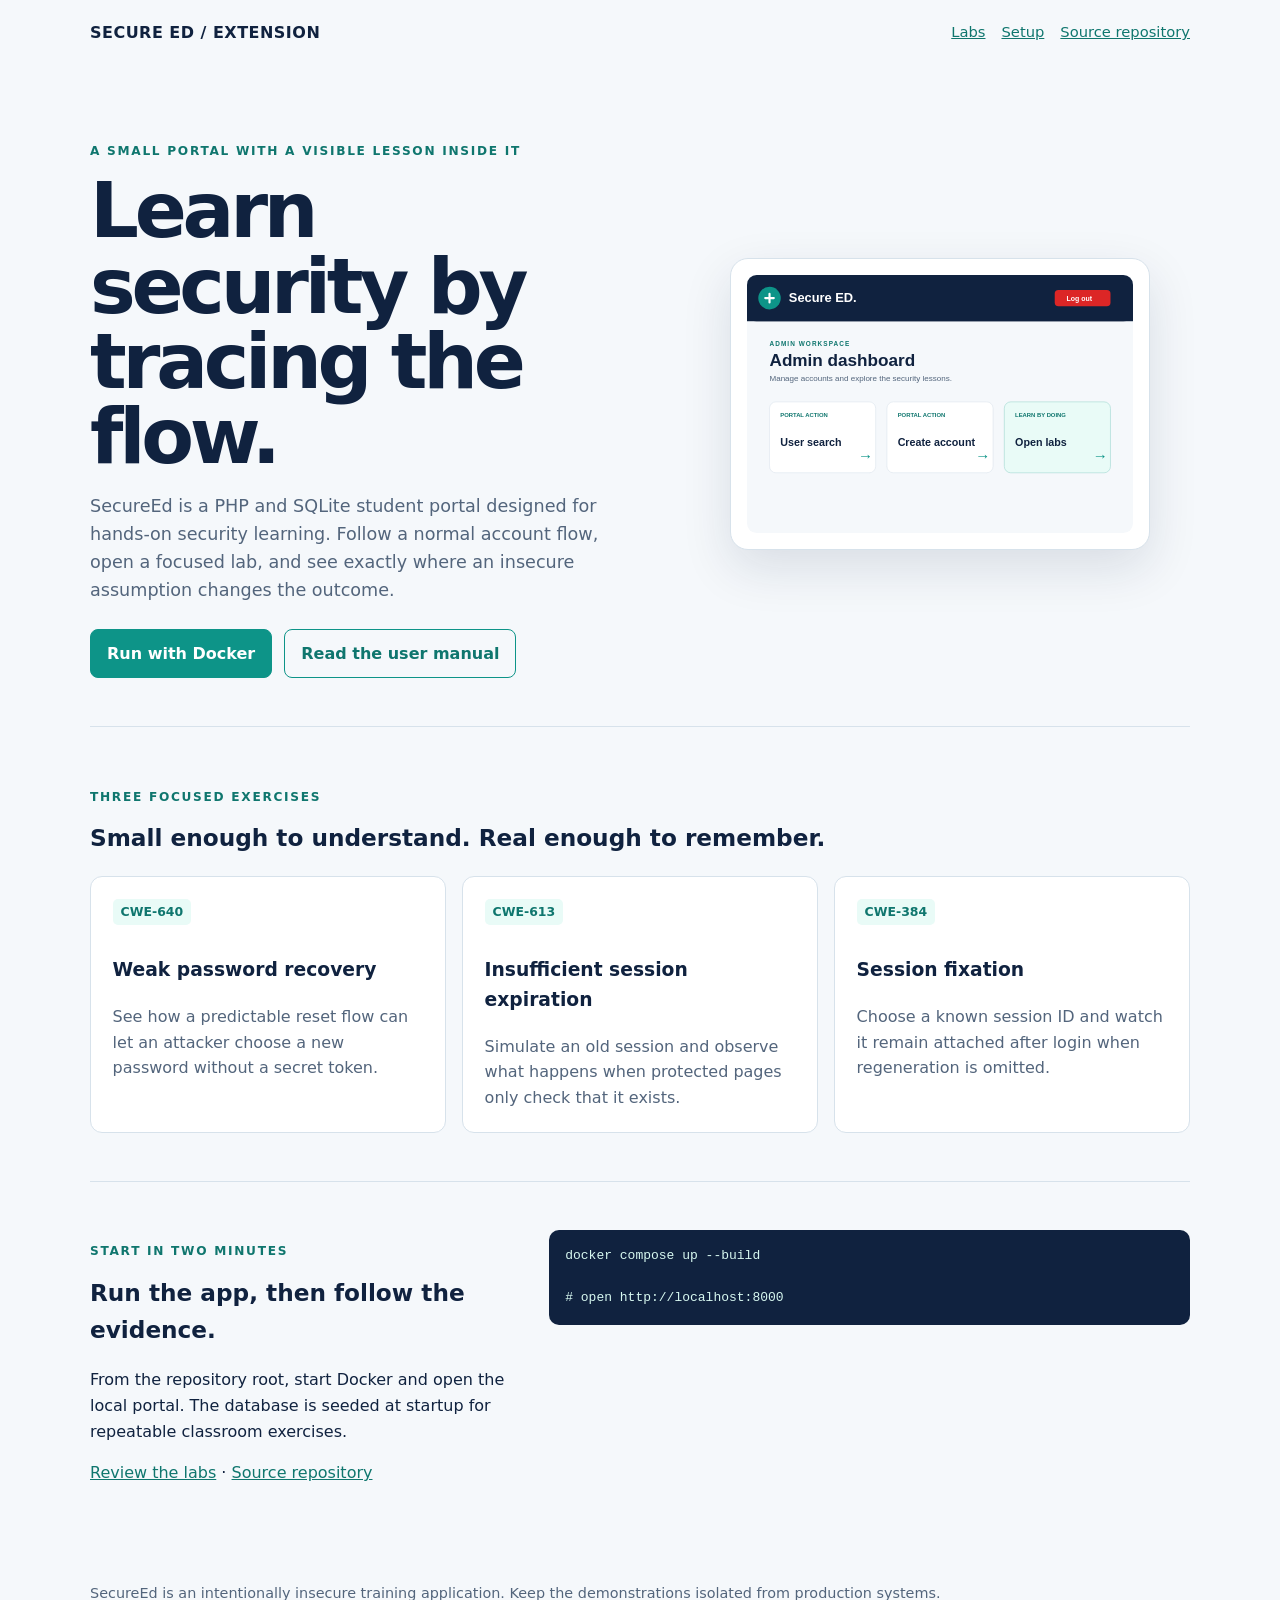
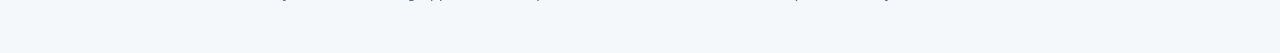
==== site/index.html @ 982596ab "fix: complete SecureEd extension flows" ====
<!doctype html>
<html lang="en">
<head>
    <meta charset="UTF-8" />
    <meta name="viewport" content="width=device-width, initial-scale=1" />
    <meta name="description" content="SecureEd is a small PHP and SQLite application for learning web security." />
    <title>SecureEd — Learn security by tracing the flow</title>
    <style>
        :root {
            --ink: #10223f;
            --muted: #53657c;
            --paper: #f5f8fb;
            --card: #ffffff;
            --line: #d7e2eb;
            --teal: #0d9488;
            --teal-dark: #0f766e;
            --mint: #e9fbf7;
        }

        * { box-sizing: border-box; }
        body {
            margin: 0;
            color: var(--ink);
            background: var(--paper);
            font-family: Inter, ui-sans-serif, system-ui, -apple-system, sans-serif;
            line-height: 1.6;
        }
        a { color: var(--teal-dark); }
        .site-shell { width: min(1100px, calc(100% - 2rem)); margin: 0 auto; }
        .site-header { display: flex; justify-content: space-between; gap: 1rem; padding: 1.25rem 0; }
        .brand { color: var(--ink); font-weight: 800; letter-spacing: .03em; text-decoration: none; }
        .site-nav { display: flex; flex-wrap: wrap; gap: 1rem; font-size: .92rem; }
        .hero { display: grid; grid-template-columns: 1.05fr .95fr; gap: 3rem; align-items: center; padding: 4rem 0 3rem; }
        .eyebrow { color: var(--teal-dark); font-size: .76rem; font-weight: 800; letter-spacing: .14em; text-transform: uppercase; }
        h1 { max-width: 650px; margin: .4rem 0 1rem; font-size: clamp(2.4rem, 6vw, 5rem); line-height: .98; letter-spacing: -.055em; }
        h2 { margin-top: 0; font-size: 1.45rem; }
        .lede { max-width: 620px; color: var(--muted); font-size: 1.1rem; }
        .actions { display: flex; flex-wrap: wrap; gap: .75rem; margin-top: 1.5rem; }
        .button { display: inline-block; padding: .7rem 1rem; border: 1px solid var(--teal); border-radius: 8px; background: var(--teal); color: #fff; font-weight: 700; text-decoration: none; }
        .button.secondary { background: transparent; color: var(--teal-dark); }
        .preview { padding: 1rem; border: 1px solid var(--line); border-radius: 18px; background: var(--card); box-shadow: 0 18px 50px rgba(16, 34, 63, .12); }
        .preview img { display: block; width: 100%; height: auto; }
        .section { padding: 3rem 0; border-top: 1px solid var(--line); }
        .section-grid { display: grid; grid-template-columns: repeat(3, 1fr); gap: 1rem; }
        .card { padding: 1.35rem; border: 1px solid var(--line); border-radius: 12px; background: var(--card); }
        .card p { color: var(--muted); margin-bottom: 0; }
        .lab-label { display: inline-block; margin-bottom: .7rem; padding: .2rem .5rem; border-radius: 5px; background: var(--mint); color: var(--teal-dark); font-size: .78rem; font-weight: 800; }
        .setup { display: grid; grid-template-columns: .8fr 1.2fr; gap: 2rem; align-items: start; }
        pre { overflow-x: auto; margin: 0; padding: 1rem; border-radius: 10px; background: var(--ink); color: #d7f8f0; }
        footer { padding: 2rem 0 3rem; color: var(--muted); font-size: .9rem; }
        @media (max-width: 760px) {
            .hero, .setup { grid-template-columns: 1fr; }
            .section-grid { grid-template-columns: 1fr; }
            .site-header { align-items: flex-start; flex-direction: column; }
        }
    </style>
</head>
<body>
<div class="site-shell">
    <header class="site-header">
        <a class="brand" href="index.html">SECURE ED / EXTENSION</a>
        <nav class="site-nav" aria-label="Primary navigation">
            <a href="#labs">Labs</a>
            <a href="#setup">Setup</a>
            <a href="https://github.com/onniegit/SecureEd-1.0" target="_blank" rel="noreferrer">Source repository</a>
        </nav>
    </header>

    <main>
        <section class="hero">
            <div>
                <p class="eyebrow">A small portal with a visible lesson inside it</p>
                <h1>Learn security by tracing the flow.</h1>
                <p class="lede">SecureEd is a PHP and SQLite student portal designed for hands-on security learning. Follow a normal account flow, open a focused lab, and see exactly where an insecure assumption changes the outcome.</p>
                <div class="actions">
                    <a class="button" href="#setup">Run with Docker</a>
                    <a class="button secondary" href="https://github.com/onniegit/SecureEd-1.0/blob/main/User%20Manual.pdf" target="_blank" rel="noreferrer">Read the user manual</a>
                </div>
            </div>
            <figure class="preview">
                <img src="assets/dashboard-preview.svg" alt="Illustrated SecureEd dashboard with portal actions and vulnerability labs" />
            </figure>
        </section>

        <section class="section" id="labs">
            <p class="eyebrow">Three focused exercises</p>
            <h2>Small enough to understand. Real enough to remember.</h2>
            <div class="section-grid">
                <article class="card"><span class="lab-label">CWE-640</span><h3>Weak password recovery</h3><p>See how a predictable reset flow can let an attacker choose a new password without a secret token.</p></article>
                <article class="card"><span class="lab-label">CWE-613</span><h3>Insufficient session expiration</h3><p>Simulate an old session and observe what happens when protected pages only check that it exists.</p></article>
                <article class="card"><span class="lab-label">CWE-384</span><h3>Session fixation</h3><p>Choose a known session ID and watch it remain attached after login when regeneration is omitted.</p></article>
            </div>
        </section>

        <section class="section setup" id="setup">
            <div>
                <p class="eyebrow">Start in two minutes</p>
                <h2>Run the app, then follow the evidence.</h2>
                <p>From the repository root, start Docker and open the local portal. The database is seeded at startup for repeatable classroom exercises.</p>
                <p><a href="#labs">Review the labs</a> · <a href="https://github.com/onniegit/SecureEd-1.0" target="_blank" rel="noreferrer">Source repository</a></p>
            </div>
            <pre><code>docker compose up --build

# open http://localhost:8000</code></pre>
        </section>
    </main>

    <footer>
        SecureEd is an intentionally insecure training application. Keep the demonstrations isolated from production systems.
    </footer>
</div>
</body>
</html>
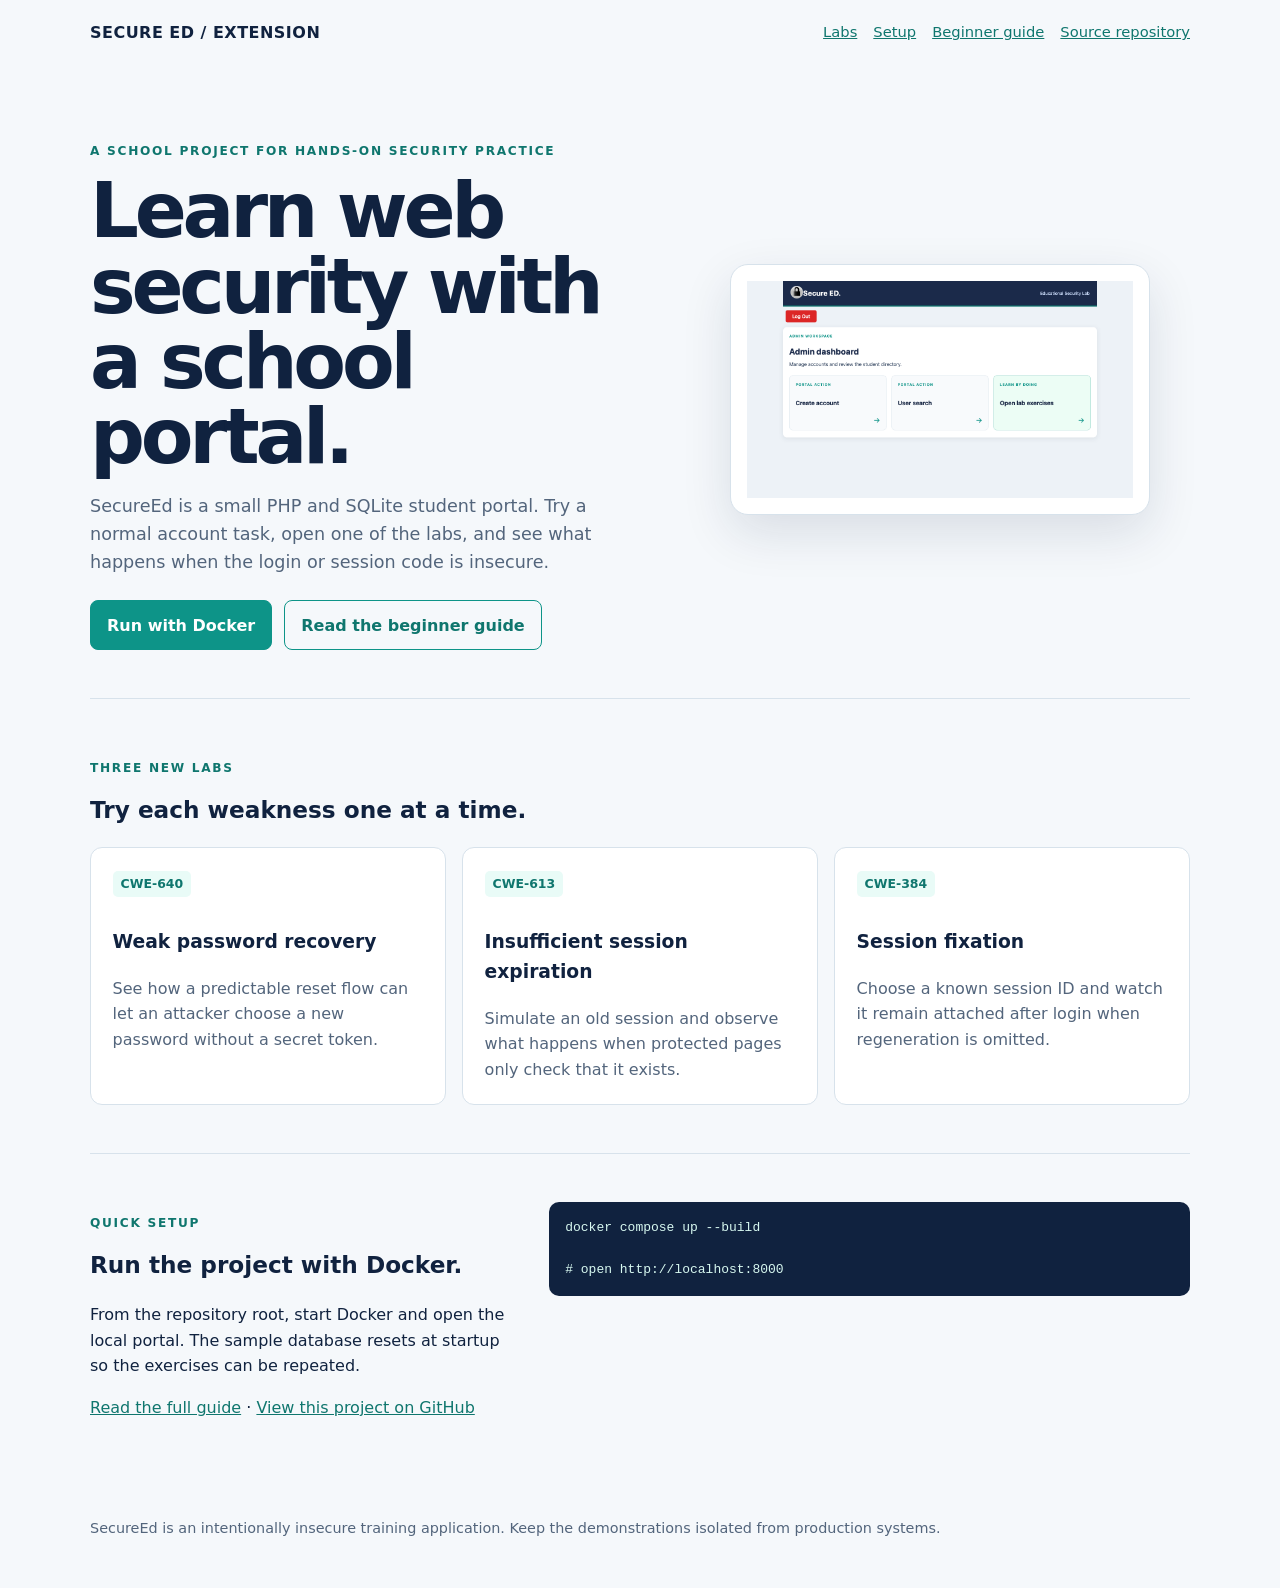
==== commit b1bb4bde: "Improve Docker setup and responsive SecureEd experience" ====
--- a/site/index.html
+++ b/site/index.html
@@ -4,7 +4,7 @@
     <meta charset="UTF-8" />
     <meta name="viewport" content="width=device-width, initial-scale=1" />
     <meta name="description" content="SecureEd is a small PHP and SQLite application for learning web security." />
-    <title>SecureEd — Learn security by tracing the flow</title>
+    <title>SecureEd Extension — Web security learning project</title>
     <style>
         :root {
             --ink: #10223f;
@@ -62,29 +62,30 @@
         <nav class="site-nav" aria-label="Primary navigation">
             <a href="#labs">Labs</a>
             <a href="#setup">Setup</a>
-            <a href="https://github.com/onniegit/SecureEd-1.0" target="_blank" rel="noreferrer">Source repository</a>
+            <a href="guide.html">Beginner guide</a>
+            <a href="https://github.com/Frostand/secureed-extension" target="_blank" rel="noreferrer">Source repository</a>
         </nav>
     </header>
 
     <main>
         <section class="hero">
             <div>
-                <p class="eyebrow">A small portal with a visible lesson inside it</p>
-                <h1>Learn security by tracing the flow.</h1>
-                <p class="lede">SecureEd is a PHP and SQLite student portal designed for hands-on security learning. Follow a normal account flow, open a focused lab, and see exactly where an insecure assumption changes the outcome.</p>
+                <p class="eyebrow">A school project for hands-on security practice</p>
+                <h1>Learn web security with a school portal.</h1>
+                <p class="lede">SecureEd is a small PHP and SQLite student portal. Try a normal account task, open one of the labs, and see what happens when the login or session code is insecure.</p>
                 <div class="actions">
                     <a class="button" href="#setup">Run with Docker</a>
-                    <a class="button secondary" href="https://github.com/onniegit/SecureEd-1.0/blob/main/User%20Manual.pdf" target="_blank" rel="noreferrer">Read the user manual</a>
+                    <a class="button secondary" href="guide.html">Read the beginner guide</a>
                 </div>
             </div>
             <figure class="preview">
-                <img src="assets/dashboard-preview.svg" alt="Illustrated SecureEd dashboard with portal actions and vulnerability labs" />
+                <img src="assets/dashboard.png" alt="SecureEd admin dashboard with account, search, and lab actions" />
             </figure>
         </section>
 
         <section class="section" id="labs">
-            <p class="eyebrow">Three focused exercises</p>
-            <h2>Small enough to understand. Real enough to remember.</h2>
+            <p class="eyebrow">Three new labs</p>
+            <h2>Try each weakness one at a time.</h2>
             <div class="section-grid">
                 <article class="card"><span class="lab-label">CWE-640</span><h3>Weak password recovery</h3><p>See how a predictable reset flow can let an attacker choose a new password without a secret token.</p></article>
                 <article class="card"><span class="lab-label">CWE-613</span><h3>Insufficient session expiration</h3><p>Simulate an old session and observe what happens when protected pages only check that it exists.</p></article>
@@ -94,10 +95,10 @@
 
         <section class="section setup" id="setup">
             <div>
-                <p class="eyebrow">Start in two minutes</p>
-                <h2>Run the app, then follow the evidence.</h2>
-                <p>From the repository root, start Docker and open the local portal. The database is seeded at startup for repeatable classroom exercises.</p>
-                <p><a href="#labs">Review the labs</a> · <a href="https://github.com/onniegit/SecureEd-1.0" target="_blank" rel="noreferrer">Source repository</a></p>
+                <p class="eyebrow">Quick setup</p>
+                <h2>Run the project with Docker.</h2>
+                <p>From the repository root, start Docker and open the local portal. The sample database resets at startup so the exercises can be repeated.</p>
+                <p><a href="guide.html">Read the full guide</a> · <a href="https://github.com/Frostand/secureed-extension" target="_blank" rel="noreferrer">View this project on GitHub</a></p>
             </div>
             <pre><code>docker compose up --build
 
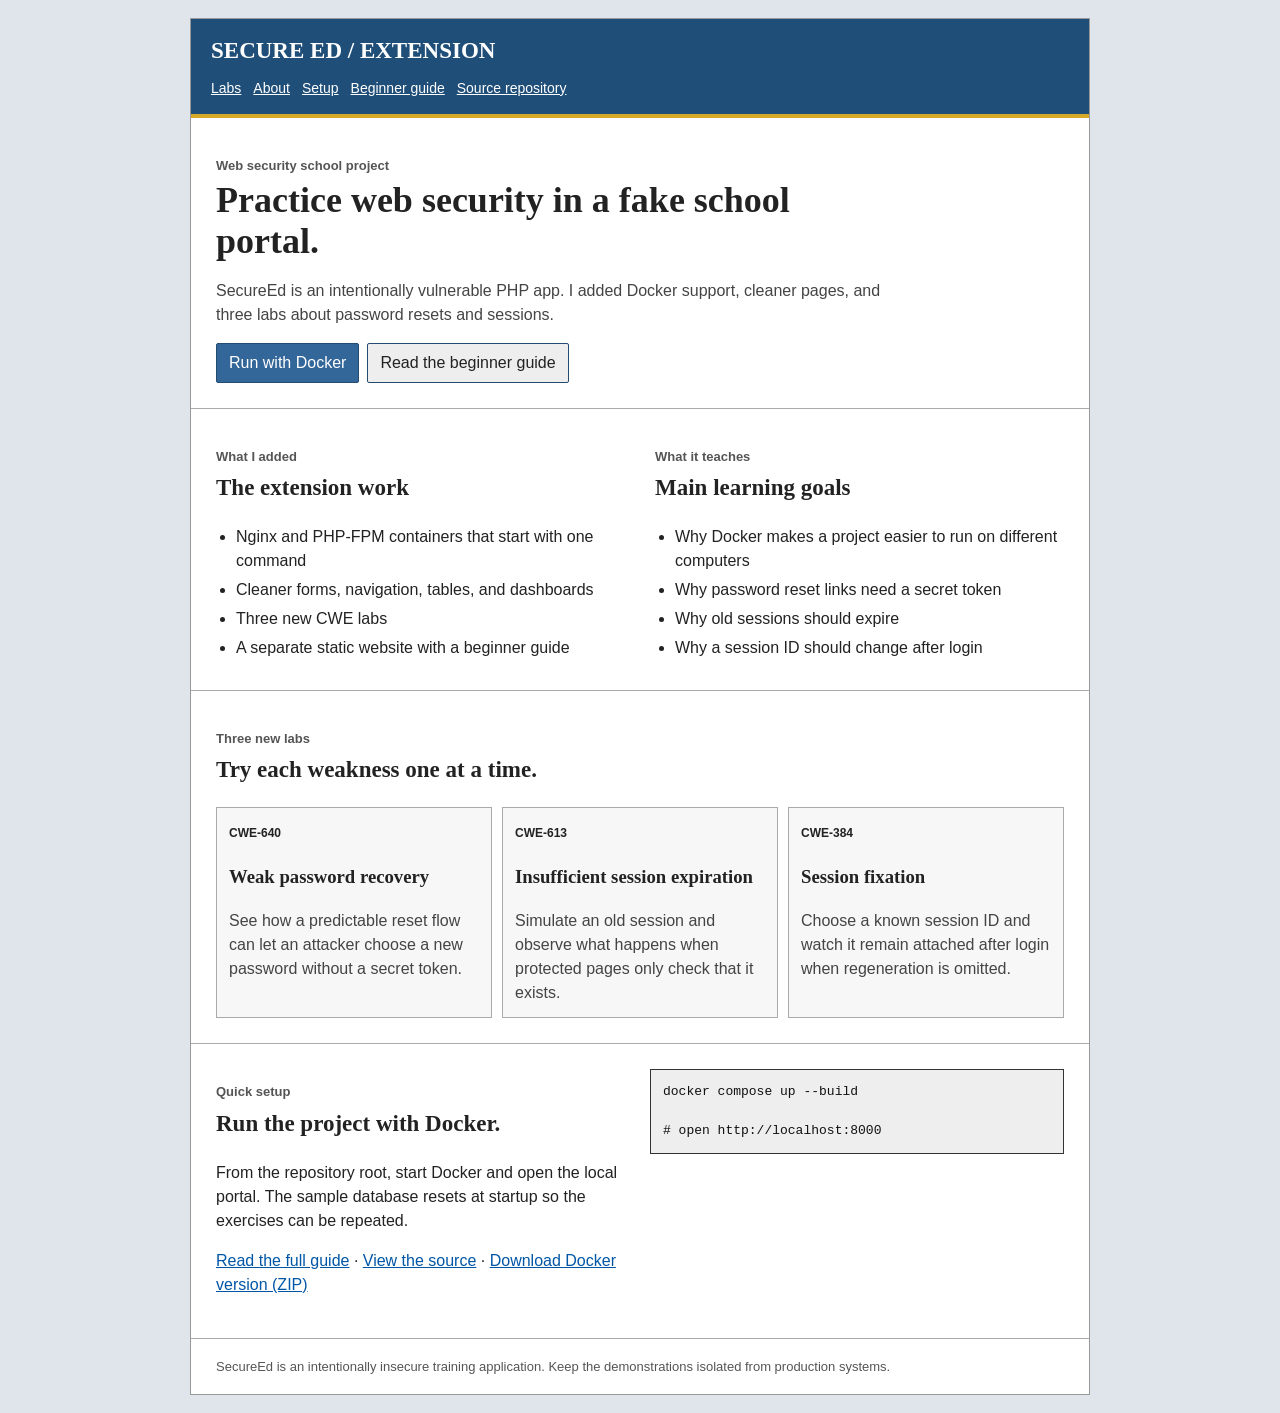
==== commit b21cbaa8: "update: polish SecureEd project handoff" ====
--- a/site/index.html
+++ b/site/index.html
@@ -4,54 +4,75 @@
     <meta charset="UTF-8" />
     <meta name="viewport" content="width=device-width, initial-scale=1" />
     <meta name="description" content="SecureEd is a small PHP and SQLite application for learning web security." />
-    <title>SecureEd Extension — Web security learning project</title>
+    <title>SecureEd Extension - Web Security Project</title>
     <style>
-        :root {
-            --ink: #10223f;
-            --muted: #53657c;
-            --paper: #f5f8fb;
-            --card: #ffffff;
-            --line: #d7e2eb;
-            --teal: #0d9488;
-            --teal-dark: #0f766e;
-            --mint: #e9fbf7;
-        }
-
         * { box-sizing: border-box; }
         body {
             margin: 0;
-            color: var(--ink);
-            background: var(--paper);
-            font-family: Inter, ui-sans-serif, system-ui, -apple-system, sans-serif;
-            line-height: 1.6;
+            color: #222;
+            background: #dfe5ea;
+            font-family: Arial, Helvetica, sans-serif;
+            line-height: 1.5;
         }
-        a { color: var(--teal-dark); }
-        .site-shell { width: min(1100px, calc(100% - 2rem)); margin: 0 auto; }
-        .site-header { display: flex; justify-content: space-between; gap: 1rem; padding: 1.25rem 0; }
-        .brand { color: var(--ink); font-weight: 800; letter-spacing: .03em; text-decoration: none; }
-        .site-nav { display: flex; flex-wrap: wrap; gap: 1rem; font-size: .92rem; }
-        .hero { display: grid; grid-template-columns: 1.05fr .95fr; gap: 3rem; align-items: center; padding: 4rem 0 3rem; }
-        .eyebrow { color: var(--teal-dark); font-size: .76rem; font-weight: 800; letter-spacing: .14em; text-transform: uppercase; }
-        h1 { max-width: 650px; margin: .4rem 0 1rem; font-size: clamp(2.4rem, 6vw, 5rem); line-height: .98; letter-spacing: -.055em; }
-        h2 { margin-top: 0; font-size: 1.45rem; }
-        .lede { max-width: 620px; color: var(--muted); font-size: 1.1rem; }
-        .actions { display: flex; flex-wrap: wrap; gap: .75rem; margin-top: 1.5rem; }
-        .button { display: inline-block; padding: .7rem 1rem; border: 1px solid var(--teal); border-radius: 8px; background: var(--teal); color: #fff; font-weight: 700; text-decoration: none; }
-        .button.secondary { background: transparent; color: var(--teal-dark); }
-        .preview { padding: 1rem; border: 1px solid var(--line); border-radius: 18px; background: var(--card); box-shadow: 0 18px 50px rgba(16, 34, 63, .12); }
-        .preview img { display: block; width: 100%; height: auto; }
-        .section { padding: 3rem 0; border-top: 1px solid var(--line); }
-        .section-grid { display: grid; grid-template-columns: repeat(3, 1fr); gap: 1rem; }
-        .card { padding: 1.35rem; border: 1px solid var(--line); border-radius: 12px; background: var(--card); }
-        .card p { color: var(--muted); margin-bottom: 0; }
-        .lab-label { display: inline-block; margin-bottom: .7rem; padding: .2rem .5rem; border-radius: 5px; background: var(--mint); color: var(--teal-dark); font-size: .78rem; font-weight: 800; }
-        .setup { display: grid; grid-template-columns: .8fr 1.2fr; gap: 2rem; align-items: start; }
-        pre { overflow-x: auto; margin: 0; padding: 1rem; border-radius: 10px; background: var(--ink); color: #d7f8f0; }
-        footer { padding: 2rem 0 3rem; color: var(--muted); font-size: .9rem; }
+        a { color: #0056a6; }
+        .site-shell {
+            width: min(900px, calc(100% - 30px));
+            margin: 18px auto;
+            border: 1px solid #999;
+            background: #fff;
+        }
+        .site-header {
+            padding: 15px 20px;
+            border-bottom: 4px solid #d7a928;
+            background: #1f4e79;
+        }
+        .brand {
+            display: block;
+            margin-bottom: 9px;
+            color: #fff;
+            font-family: Georgia, "Times New Roman", serif;
+            font-size: 23px;
+            font-weight: bold;
+            text-decoration: none;
+        }
+        .site-nav { display: flex; flex-wrap: wrap; gap: 12px; font-size: 14px; }
+        .site-nav a { color: #fff; }
+        .hero { padding: 25px; }
+        .eyebrow { margin-bottom: 5px; color: #555; font-size: 13px; font-weight: bold; }
+        h1, h2, h3 { font-family: Georgia, "Times New Roman", serif; }
+        h1 { max-width: 680px; margin: 5px 0 10px; font-size: 36px; line-height: 1.15; }
+        h2 { margin-top: 0; font-size: 23px; }
+        .lede { max-width: 680px; color: #444; font-size: 16px; }
+        .actions { display: flex; flex-wrap: wrap; gap: 8px; margin-top: 15px; }
+        .button {
+            display: inline-block;
+            padding: 7px 12px;
+            border: 1px solid #244c70;
+            border-radius: 2px;
+            background: #336699;
+            color: #fff;
+            text-decoration: none;
+        }
+        .button.secondary { background: #eee; color: #222; }
+        .section { padding: 25px; border-top: 1px solid #aaa; }
+        .section-grid { display: grid; grid-template-columns: repeat(3, 1fr); gap: 10px; }
+        .two-column { display: grid; grid-template-columns: 1fr 1fr; gap: 30px; }
+        .plain-list { margin: 0; padding-left: 20px; }
+        .plain-list li { margin-bottom: 5px; }
+        .card { padding: 12px; border: 1px solid #aaa; background: #f7f7f7; }
+        .card p { margin-bottom: 0; color: #444; }
+        .lab-label { font-size: 12px; font-weight: bold; }
+        .setup { display: grid; grid-template-columns: 1fr 1fr; gap: 20px; align-items: start; }
+        pre { overflow-x: auto; margin: 0; padding: 12px; border: 1px solid #333; background: #eee; color: #111; }
+        footer { padding: 18px 25px; border-top: 1px solid #aaa; color: #555; font-size: 13px; }
         @media (max-width: 760px) {
-            .hero, .setup { grid-template-columns: 1fr; }
+            .site-shell { width: calc(100% - 10px); margin: 5px auto; }
+            .site-header { padding: 12px; }
+            .brand { font-size: 20px; }
+            .hero, .section { padding: 16px; }
+            h1 { font-size: 29px; }
+            .setup, .two-column { grid-template-columns: 1fr; }
             .section-grid { grid-template-columns: 1fr; }
-            .site-header { align-items: flex-start; flex-direction: column; }
         }
     </style>
 </head>
@@ -61,6 +82,7 @@
         <a class="brand" href="index.html">SECURE ED / EXTENSION</a>
         <nav class="site-nav" aria-label="Primary navigation">
             <a href="#labs">Labs</a>
+            <a href="#about">About</a>
             <a href="#setup">Setup</a>
             <a href="guide.html">Beginner guide</a>
             <a href="https://github.com/Frostand/secureed-extension" target="_blank" rel="noreferrer">Source repository</a>
@@ -70,17 +92,37 @@
     <main>
         <section class="hero">
             <div>
-                <p class="eyebrow">A school project for hands-on security practice</p>
-                <h1>Learn web security with a school portal.</h1>
-                <p class="lede">SecureEd is a small PHP and SQLite student portal. Try a normal account task, open one of the labs, and see what happens when the login or session code is insecure.</p>
+                <p class="eyebrow">Web security school project</p>
+                <h1>Practice web security in a fake school portal.</h1>
+                <p class="lede">SecureEd is an intentionally vulnerable PHP app. I added Docker support, cleaner pages, and three labs about password resets and sessions.</p>
                 <div class="actions">
                     <a class="button" href="#setup">Run with Docker</a>
                     <a class="button secondary" href="guide.html">Read the beginner guide</a>
                 </div>
             </div>
-            <figure class="preview">
-                <img src="assets/dashboard.png" alt="SecureEd admin dashboard with account, search, and lab actions" />
-            </figure>
+        </section>
+
+        <section class="section two-column" id="about">
+            <div>
+                <p class="eyebrow">What I added</p>
+                <h2>The extension work</h2>
+                <ul class="plain-list">
+                    <li>Nginx and PHP-FPM containers that start with one command</li>
+                    <li>Cleaner forms, navigation, tables, and dashboards</li>
+                    <li>Three new CWE labs</li>
+                    <li>A separate static website with a beginner guide</li>
+                </ul>
+            </div>
+            <div>
+                <p class="eyebrow">What it teaches</p>
+                <h2>Main learning goals</h2>
+                <ul class="plain-list">
+                    <li>Why Docker makes a project easier to run on different computers</li>
+                    <li>Why password reset links need a secret token</li>
+                    <li>Why old sessions should expire</li>
+                    <li>Why a session ID should change after login</li>
+                </ul>
+            </div>
         </section>
 
         <section class="section" id="labs">
@@ -98,7 +140,7 @@
                 <p class="eyebrow">Quick setup</p>
                 <h2>Run the project with Docker.</h2>
                 <p>From the repository root, start Docker and open the local portal. The sample database resets at startup so the exercises can be repeated.</p>
-                <p><a href="guide.html">Read the full guide</a> · <a href="https://github.com/Frostand/secureed-extension" target="_blank" rel="noreferrer">View this project on GitHub</a></p>
+                <p><a href="guide.html">Read the full guide</a> · <a href="https://github.com/Frostand/secureed-extension" target="_blank" rel="noreferrer">View the source</a> · <a href="https://github.com/Frostand/secureed-extension/archive/refs/heads/main.zip">Download Docker version (ZIP)</a></p>
             </div>
             <pre><code>docker compose up --build
 
